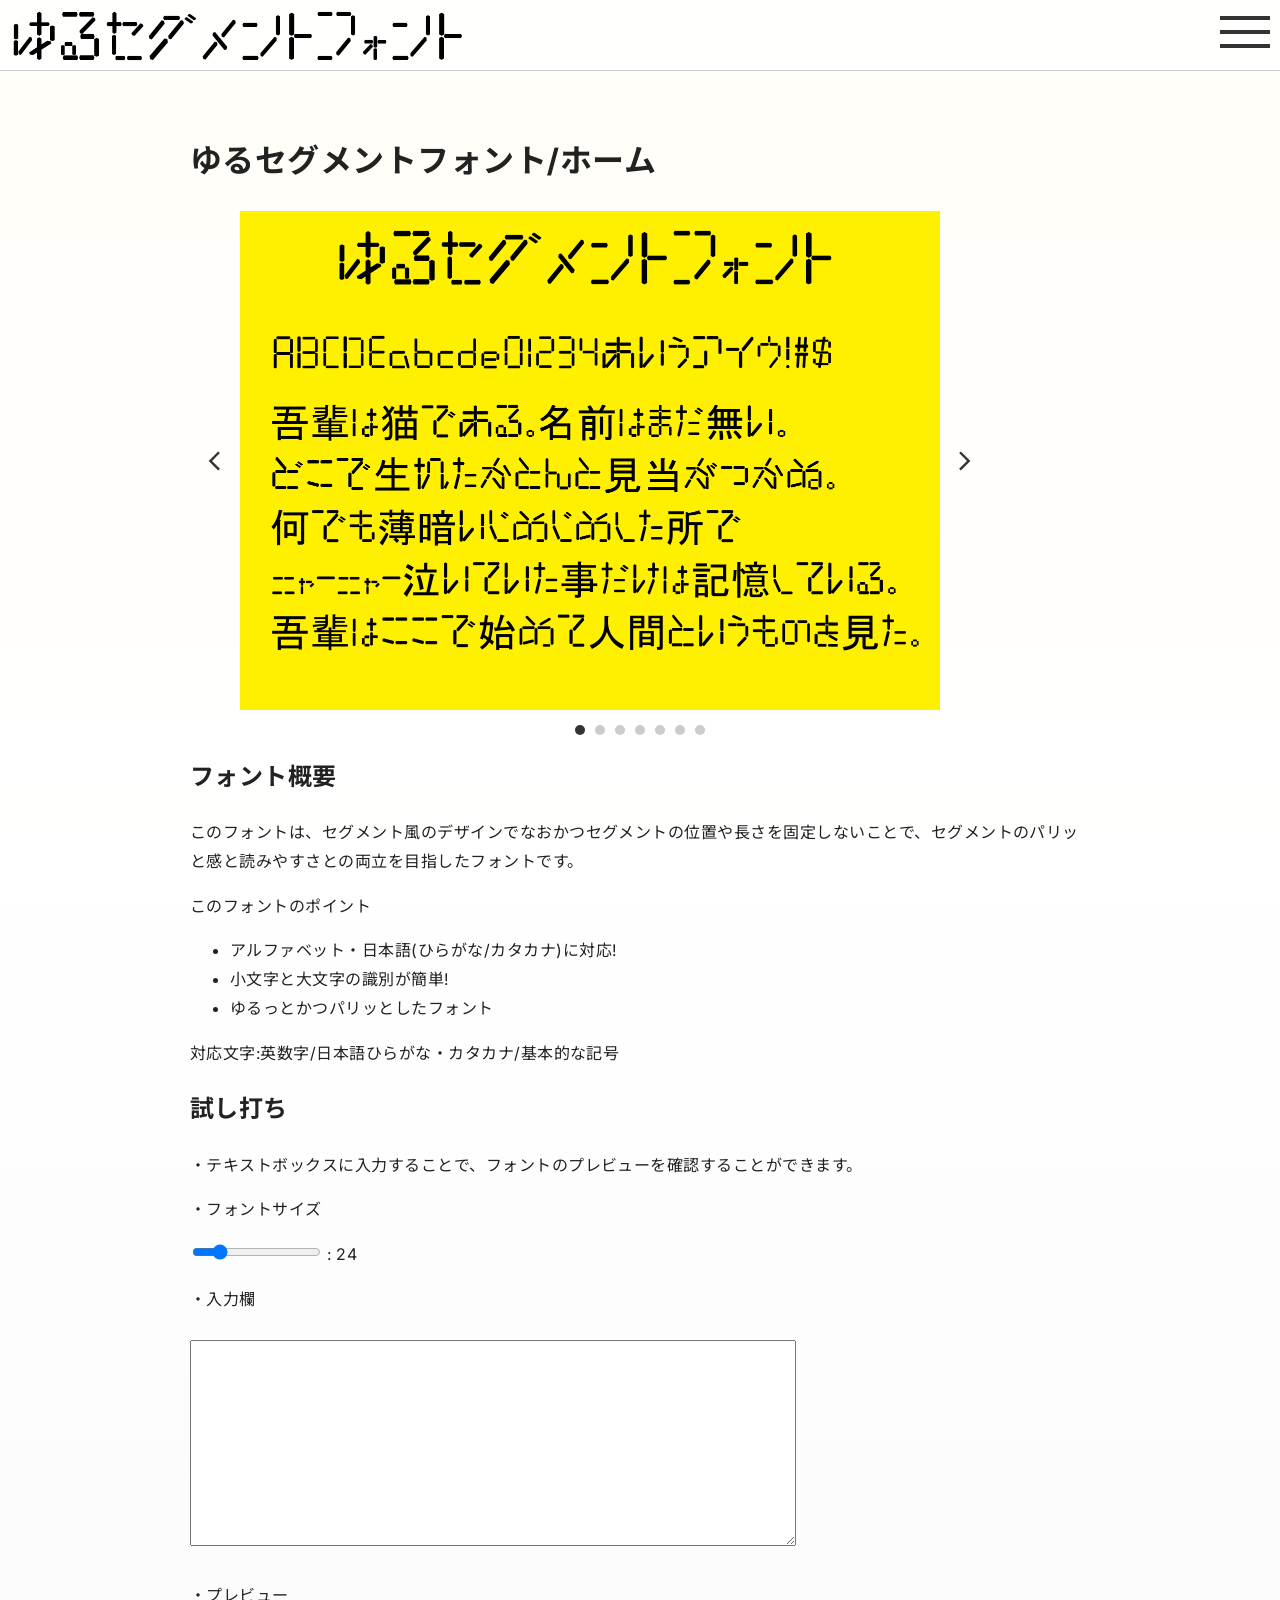
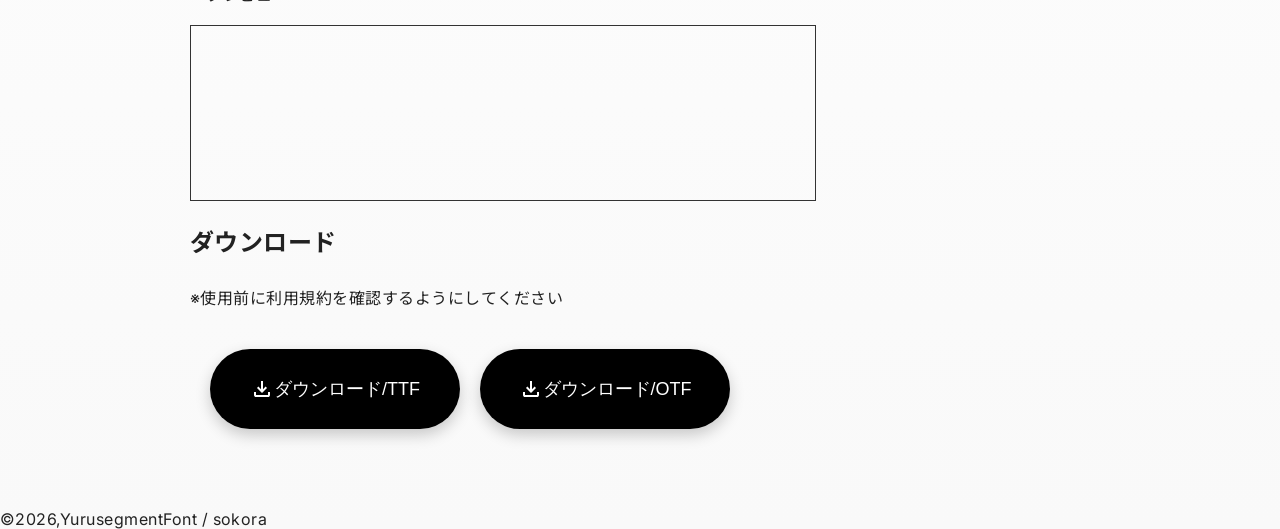
==== index.html @ 13b524b5 "mainpage->index" ====
<!DOCTYPE html>
<html>
    <head>
        <meta charset="UTF-8">
        <title>ゆるセグメントフォント|フリーフォント|商用利用可</title>
        <meta name="description" content="セグメント風フリーフォント「ゆるセグメントフォント」の配布ページです。TTF/OTF両方に対応しています。商用利用可。">
        <meta name="viewport" content="width=device-width, initial-scale=1, minimum-scale=1, user-scalable=yes">
        <link rel="stylesheet" href="Stylesheets.css">
        <link href="https://fonts.googleapis.com/css2?family=Inter:wght@400;500;600&family=Noto+Sans+JP:wght@400;500;600&display=swap" rel="stylesheet">
        <!--OGPタグ-->
        <meta property="og:url" content="[url]">
        <meta property="og:title" content="ゆるセグメントフォント|フリーフォント|商用利用可">
        <meta property="og:type" content="website">
        <meta property="og:description" content="セグメント風フリーフォント「ゆるセグメントフォント」の配布ページです。TTF/OTF両方に対応しています。商用利用可。">
        <meta property="og:image" content="[画像(SNS表示用/絶対リンク)]">
        <meta name="twitter:card" content="summary_large_image">
        <meta name="twitter:site" content="@sokora_no_zasso">
        <meta property="og:site_name" content="ゆるセグメントフォント|フリーフォント|商用利用可">
        <meta property="og:locale" content="ja_JP">
        <!--サイトアイコン-->
        <link rel="icon" href="Yurusegment_Icon.png" sizes="16x16" type="image/png">
        <link rel="icon" href="Yurusegment_Icon.png" sizes="32x32" type="image/png">
        <link rel="icon" href="Yurusegment_Icon.png" sizes="48x48" type="image/png">
        <link rel="icon" href="Yurusegment_Icon.png" sizes="62x62" type="image/png">
        <!--スマホ用アイコン-->
        <link rel="apple-touch-icon" href="Yurusegment_Icon.png" sizes="180x180">
        <link rel="icon" type="image/png" href="Yurusegment_Icon.png" sizes="192x192">
        <!--Windows用タイル設定-->
        <meta name="msapplication-TileImage" content="Yurusegment_Icon">
        <meta name="msapplication-TileColor" content="#FFEEAA">
    </head>
    <body>
        <header>
            <a href="index.html" class="Segment">ゆるセグメントフォント</a>
            <button id="menu">
                <span></span>
                <span></span>
                <span></span>
            </button>
            <nav id="contents">
                <ul>
                    <li><a href="index.html">ホーム</a></li>
                    <li><a href="terms_of_service.html">利用規約</a></li>
                    <li><a href="Usage_example.html">ニュース/更新履歴</a></li>
                    <li><a href="Contact_form.html">問い合わせ先</a></li>
                    <li><a href="okozukai.html">作者におこづかいをあげる…?</a></li>
                </ul>
            </nav>
            <div id="overlay"></div>
        </header>
        <main>
            <h1>ゆるセグメントフォント/ホーム</h1>
            <div id="photos">
                <button id="photo_left" class="photo_btn"><svg class="photo_icon" xmlns="http://www.w3.org/2000/svg" viewBox="0 -960 960 960" fill="#FFFFFF"><path d="M561-240 320-481l241-241 43 43-198 198 198 198-43 43Z"/></svg></button>
                <div id="photo_frame">
                <img src="YuruSegmentFont_Sample_text.png" id="photo_preview" class="anim-box slidein">
                </div>
                <button id="photo_right" class="photo_btn"><svg class="photo_icon" xmlns="http://www.w3.org/2000/svg" viewBox="0 -960 960 960" fill="#FFFFFF"><path d="M530-481 332-679l43-43 241 241-241 241-43-43 198-198Z"/></svg></button>
            </div>
            <div class="photo_dots"></div>
            <h2>フォント概要</h2>
            <p>このフォントは、セグメント風のデザインでなおかつセグメントの位置や長さを固定しないことで、セグメントのパリッと感と読みやすさとの両立を目指したフォントです。</p>
            <p3>このフォントのポイント</p3>
            <ul>
                <li>アルファベット・日本語(ひらがな/カタカナ)に対応!</li>
                <li>小文字と大文字の識別が簡単!</li>
                <li>ゆるっとかつパリッとしたフォント</li>
            </ul>
            <p>対応文字:英数字/日本語ひらがな・カタカナ/基本的な記号</p>
            <h2>試し打ち</h2>
            <p>・テキストボックスに入力することで、フォントのプレビューを確認することができます。</p>
            <p>・フォントサイズ</p>
            <input type="range" id="font-size" name="font-size" min="12" max="80" value="24">
            <label for="font-size" id="font-size_text">: 24</label>
            <p>・入力欄</p>
            <textarea id="test_input" name="test_input"></textarea>
            <p>・プレビュー</p>
            <div id="preview" name="preview"></div>
            <h2>ダウンロード</h2>
            <p>※使用前に利用規約を確認するようにしてください</p>
            <div id="downloads">
            <button id="TTF_Downlord" name="TTF_Downlord" class="download"><svg class="download_icon" xmlns="http://www.w3.org/2000/svg" height="24px" viewBox="0 -960 960 960" width="24px" fill="#FFFFFF"><path d="M480-320 280-520l56-58 104 104v-326h80v326l104-104 56 58-200 200ZM240-160q-33 0-56.5-23.5T160-240v-120h80v120h480v-120h80v120q0 33-23.5 56.5T720-160H240Z"/></svg>ダウンロード/TTF</button>
            <button id="OTF_Download" name="OTF_Download" class="download"><svg class="download_icon" xmlns="http://www.w3.org/2000/svg" height="24px" viewBox="0 -960 960 960" width="24px" fill="#FFFFFF"><path d="M480-320 280-520l56-58 104 104v-326h80v326l104-104 56 58-200 200ZM240-160q-33 0-56.5-23.5T160-240v-120h80v120h480v-120h80v120q0 33-23.5 56.5T720-160H240Z"/></svg>ダウンロード/OTF</button>
            </div>
        </main>
        <footer>
            ©2026,YurusegmentFont / sokora
        </footer>
        <script src="Script.js"></script>
    </body>
</html>
---- Stylesheets.css ----
/*pc用*/
@font-face {
    font-family: "YuruSegmentFont";
    src: url(YurusegmentFont.ttf) format("truetype");
    font-display: swap; 
}

.anim-box.slidein.is-animated-left {
  animation: slideIn-left 1.5s cubic-bezier(0.25, 1, 0.5, 1) forwards;
}

.anim-box.slidein.is-animated-right {
  animation: slideIn-right 1.5s cubic-bezier(0.25, 1, 0.5, 1) forwards;
}
 
@keyframes slideIn-right {
  0% {
    transform: translateX(70%);
    opacity: 0.4;
  }
  100% {
    transform: translateX(0);
  }
  40%,100%{
    opacity: 1;
  }
}

@keyframes slideIn-left {
  0% {
    transform: translateX(-70%);
    opacity: 0.4;
  }
  100% {
    transform: translateX(0);
  }
  40%,100%{
    opacity: 1;
  }
}

html{
    overflow-x: clip;
}

body{
  background: linear-gradient(
    to bottom,
    #fffef8 0%,
    #ffffff 40%,
    #f9f9f9 100%
  );
  margin: 0;
  
  min-height: 100vh;
  font-family: "Inter","Noto Sans JP",system-ui, -apple-system, sans-serif;
  letter-spacing: 0.03em;
  color: #222;
}

header{
    display: flex;
    position: sticky;
    top: 0;
    width: 100%;
    height: 70px;
    backdrop-filter: blur(8px);
    background: rgba(255, 255, 255, 0.8);
    border-bottom: 1.5px solid rgba(0,0,0,0.2);
    z-index: 110;
}

nav{
    margin-left: auto;
    display: flex;
    align-items: center;
    
}
nav ul{
    display: flex;
    list-style: none;
    padding: 10px;
    margin: 0;
}

nav li{
    margin: 0 15px;
}

nav a{
    text-decoration: none;
    color: black;
    font-weight: bold;
    position: relative;
    display: inline-block;
}

nav a::after{
    content: "";
    position: absolute;

    left:50%;
    bottom: -5px;
    width: 100%;
    height: 2px;
    background-color: black;

    transform: translateX(-50%) scaleX(0);
    transform-origin: center;
    transition: transform 0.3s ease;
}

nav a:hover::after{
    transform: translateX(-50%) scaleX(1);
}

#menu{
    display: none;
}

.Segment{
    font-family: "YuruSegmentFont",sans-serif;
}

a.Segment{
    display: inline-block;
    text-decoration: none;
    color: black;
    align-items: center; 
    font-size: clamp(50px,10vw,60px);
    margin:10px 0 20px 10px;
}

main{
  max-width: 900px;
  margin: 0 auto;
  padding: 40px 20px;
  line-height: 1.8;
}

#photos{
    display: flex;
    align-items: center;
}

#photo_frame{
    overflow: hidden;
    display: flex;
    justify-content: center;
    align-items: center;
    max-width: 700px;
    width: 75vw;
    max-height: 500px;
    height: auto;
}

#photo_preview{
    max-width: 700px;
    width: 75vw;
    max-height: 500px;
    height: auto;
}

.photo_btn{
    display: flex;
    align-items: center;
    justify-content: center;
    width: 50px;
    height: 50px;
    color: #333;
    border: none;
    background: transparent;
    border-radius: 50%;
}

.photo_icon{
    fill: currentColor;
    width: clamp(40px,12vw,60px);

}

.photo_btn:hover{
    background: rgba(0,0,0,0.08);
}


#preview{
    width: 90%;
    max-width: 600px;
    min-height: 150px;

    border: 1px solid #333;
    padding: 12px;
    margin: 10px 0;

    font-size: 24px;
    font-family: "YuruSegmentFont";

    white-space: pre-wrap;
    word-break: break-word;

}

textarea {
  width: 95%;
  max-width: 600px;
  height: 200px;
  font-size: 18px;
  margin: 10px 0;
}

#downloads{
    display: flex;
}

.download{
    border:none;
    background-color: black;
    color: white;
    box-shadow: 0 6px 15px rgba(0, 0, 0, 0.2);
    font-size: clamp(15px,3.125vw,18px);
    border-radius: 999px;
    width: 40vw;
    max-width: 250px;
    height: 12.8vh;
    max-height: 80px;
    margin: 20px 0 0 20px;

    display: flex;
    align-items: center;
    justify-content: center; 
    transition: color 0.3s ease,transform .2s ease,box-shadow .2s ease;
}

.download:hover{
    transform: translateY(4px);
    box-shadow: 0 10px 25px rgba(0,0,0,0.3);
}

.download_icon{
    fill: currentColor;
}

.download:hover{
    color: coral;
}

footer{
    margin-top: 40px;
}

#news_list{
    list-style: none;
    padding: 0;
    margin: 0;
}

.news_photos{
    max-width: 700px;
    width: 75vw;
    max-height: 500px;
    height: auto;
}

.date{
    font-weight: bold;
}

.news_child{
    margin: 10px 20px;
    padding: 15px 0px;
    border-bottom: #ccc solid 3px;
}

.news_child a{
    color: black;
    margin: 2px;

    text-decoration: none;

}

.wrap{
    position: relative;
    width: 210px;
    max-width: 210px;
    height: 80px;
    overflow: visible;
    margin: 100px auto 0;
}

#okozukai_button{
  width: 100%;
  height: 100%;
  font-size: 20px;
  align-items: center;
  justify-content: center; 
  background: white;
  border: 1px solid #333;
  border-radius: 999px;
  position: relative;
  z-index: 1; 
  transition: background-color 0.3s ease, color 0.3s ease;
}

.face{
  position: absolute;
  font-family: "YuruSegmentFont";
  top: 50%;
  right: 0;
  transform: translate(0,-50%);
  font-size: clamp(30px,10vw,40px);
  z-index: 0;
  white-space: nowrap;
  transition: transform 3s ease 0.5s;
}

.wrap:hover .face{
  transform: translate(120%,-50%);
}

.wrap:hover #okozukai_button{
  background: #333;
  color: white;
}

.photo_dots{
    display: flex;
    justify-content: center;
    gap: 10px;
    margin-top: 15px;
}

.dot{
    width: 10px;
    height: 10px;
    background: #ccc;
    border-radius: 50%;
    cursor: pointer;
    transition: background 0.2s ease,transform 0.2s ease;
}
.dot.active{
    background: #333;
}
.dot:hover{
    transform: scale(1.2);
}
/*タブレット,スマホ用*/
@media screen and (max-width:1300px){
    main{
        z-index: 100;
    }
    /*ボタン*/
    #menu{
        width: 50px;
        height: 44px;

        position: relative;
        display: block;

        background: none;
        border: none;

        padding: 0;
        margin-left: auto;
        margin-right: 10px;
        margin-top: 10px;

        z-index: 12;
    }

    #menu span {
        width: 100%;
        height: 4px;

        position: absolute;

        background: #333;

        left: 0;
        margin: 6px 0;
    }

    #menu,#menu span{
        display: inline-block;
        transition: all .5s;
        box-sizing: border-box;
    }

    #menu span:nth-of-type(1){
        top: 0;
    }

    #menu span:nth-of-type(2){
        top: 14px;
    }

    #menu span:nth-of-type(3){
        bottom: 0;
    }

    #menu.active span:nth-of-type(1){
        -webkit-transform: 
        translateY(14px) rotate(-45deg);
        transform:translateY(14px)
        rotate(-45deg);
    }

    #menu.active span:nth-of-type(2){
        opacity: 0;
    }

    #menu.active span:nth-of-type(3){
        -webkit-transform: 
        translateY(-14px) rotate(45deg);
        transform:translateY(-14px)
        rotate(45deg);
    }
    /*メニュー*/
    nav{
       position: fixed;
       top: 0;
       right: 0;

       max-width: 312px;
       width: 55vw;
       height: 100vh;

       align-items: flex-start;
       padding-top: 30px;

       background: white;

       transform: translateX(100%);
       transition: transform .4s ease;

       z-index: 11;
    }

    nav.active{
        transform: translateX(0);
    }
    
    nav ul{
        display: flex;
        flex-direction: column;
        padding: 40px 20px;
    }

    nav li{
        margin: 15px 0;
    }
    
    #overlay{
        position: fixed;
        top: 0;
        left: 0;

        width: 100vw;
        height: 100vh;

        background: rgba(0,0,0,0.5);

        opacity: 0;
        visibility: hidden;

        transition: opacity .4s ease,
                    visibility 0s linear .4s;

        z-index: 10;
    }

    #overlay.active{
        opacity: 1;
        visibility: visible;
        transition: opacity .4s ease;
    }

    body.no-scroll{
        overflow: hidden;
        height: 100vh;
    }

    /*顔の非表示*/
    .face{
        display: none;
    }

}
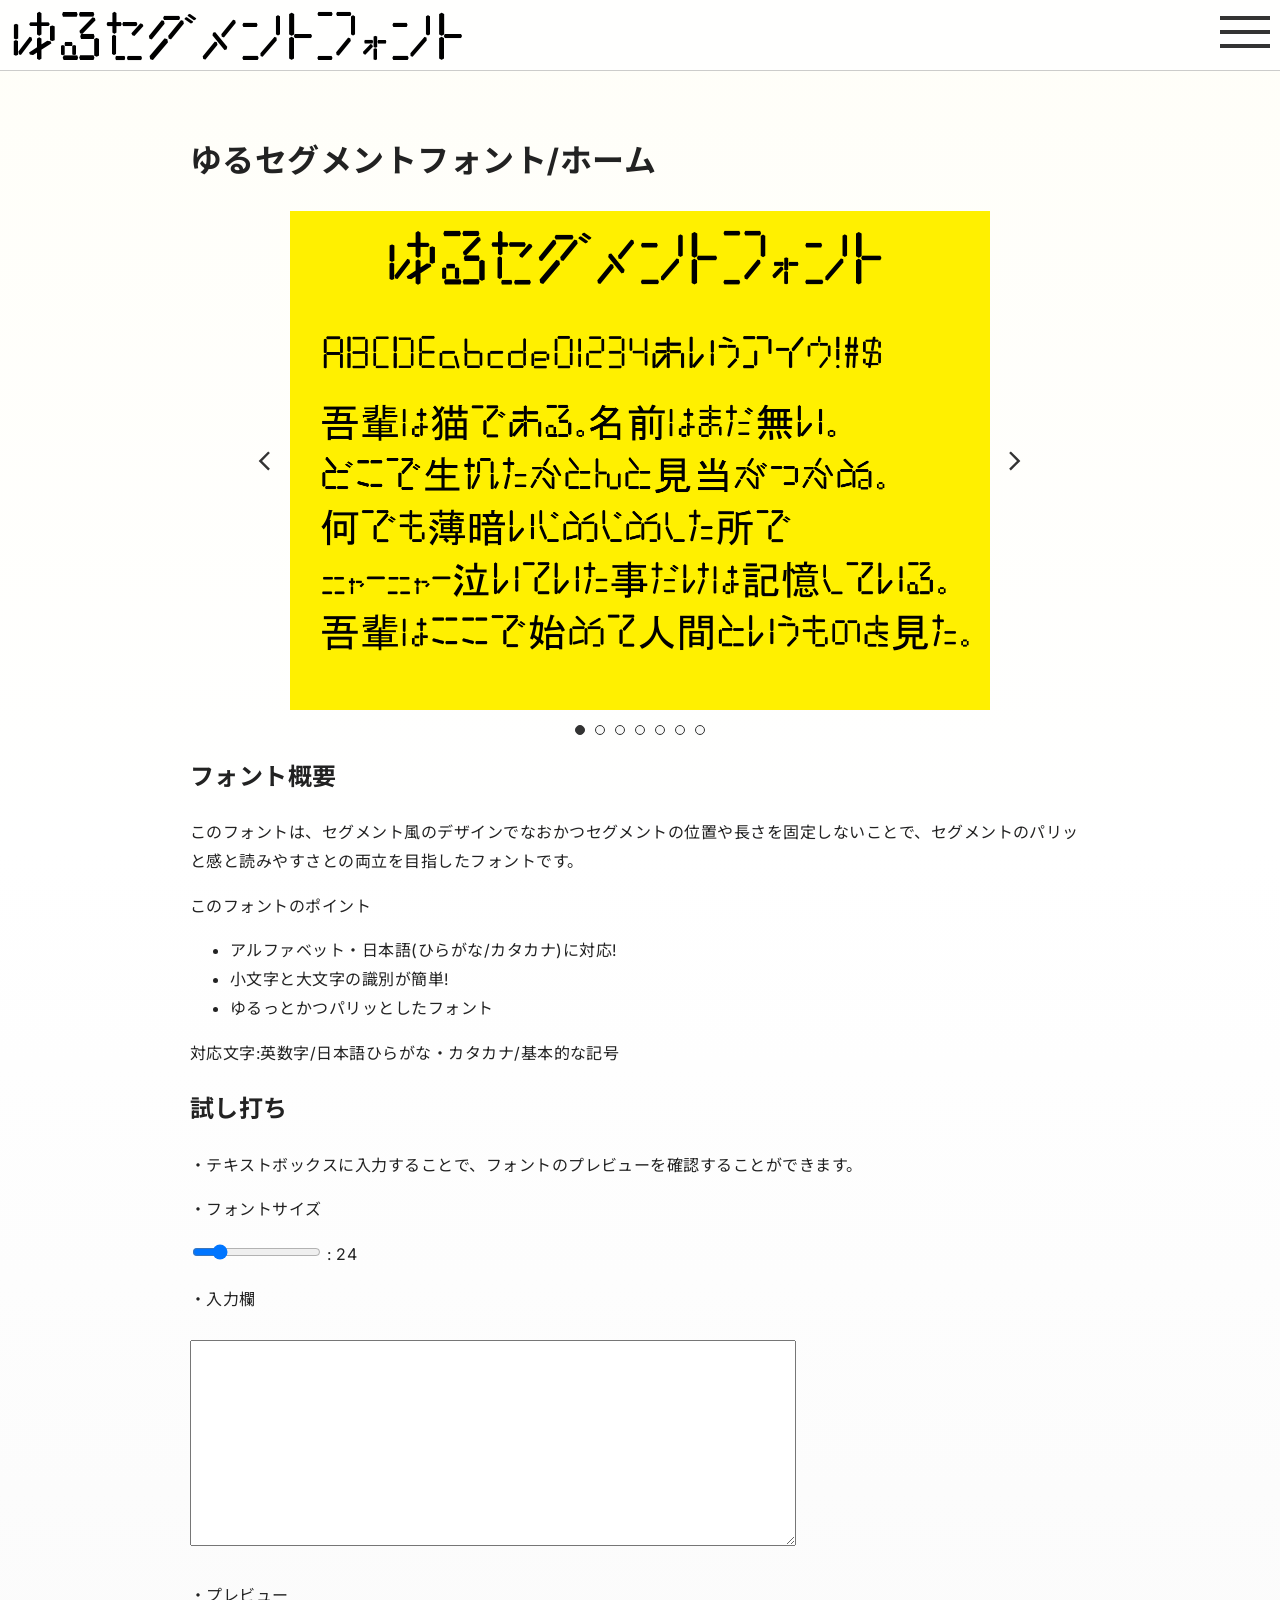
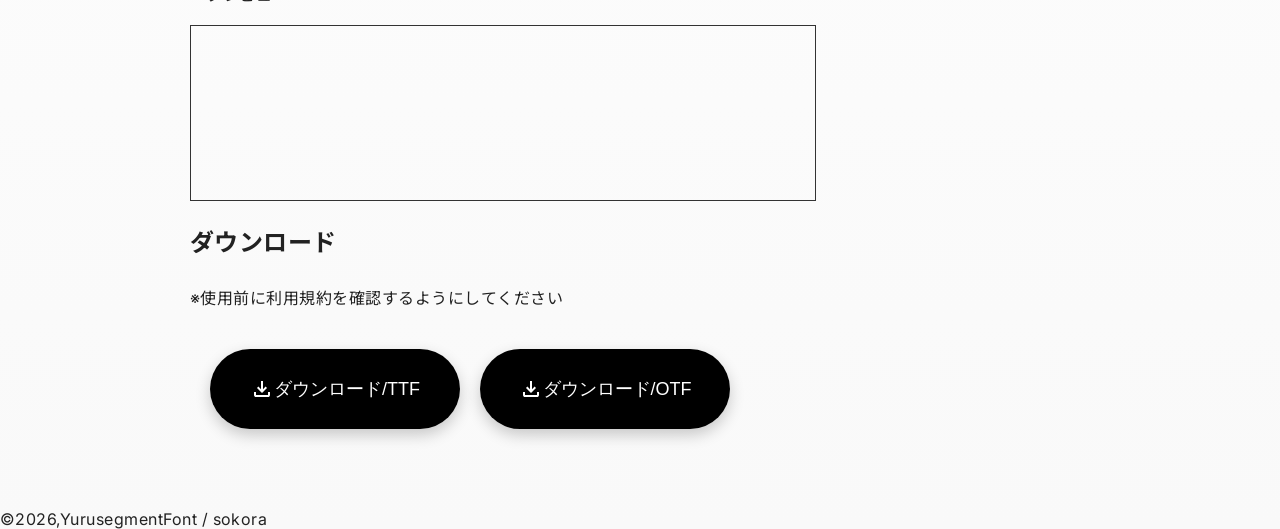
==== commit 337f9332: "ドットの調整" ====
--- a/index.html
+++ b/index.html
@@ -50,14 +50,16 @@
         </header>
         <main>
             <h1>ゆるセグメントフォント/ホーム</h1>
-            <div id="photos">
-                <button id="photo_left" class="photo_btn"><svg class="photo_icon" xmlns="http://www.w3.org/2000/svg" viewBox="0 -960 960 960" fill="#FFFFFF"><path d="M561-240 320-481l241-241 43 43-198 198 198 198-43 43Z"/></svg></button>
-                <div id="photo_frame">
-                <img src="YuruSegmentFont_Sample_text.png" id="photo_preview" class="anim-box slidein">
+            <div id="photo_area">
+                <div id="photos">
+                    <button id="photo_left" class="photo_btn"><svg class="photo_icon" xmlns="http://www.w3.org/2000/svg" viewBox="0 -960 960 960" fill="#FFFFFF"><path d="M561-240 320-481l241-241 43 43-198 198 198 198-43 43Z"/></svg></button>
+                    <div id="photo_frame">
+                    <img src="YuruSegmentFont_Sample_text.png" id="photo_preview" class="anim-box slidein">
+                    </div>
+                    <button id="photo_right" class="photo_btn"><svg class="photo_icon" xmlns="http://www.w3.org/2000/svg" viewBox="0 -960 960 960" fill="#FFFFFF"><path d="M530-481 332-679l43-43 241 241-241 241-43-43 198-198Z"/></svg></button>
                 </div>
-                <button id="photo_right" class="photo_btn"><svg class="photo_icon" xmlns="http://www.w3.org/2000/svg" viewBox="0 -960 960 960" fill="#FFFFFF"><path d="M530-481 332-679l43-43 241 241-241 241-43-43 198-198Z"/></svg></button>
+            <div class="photo_dots"></div>
             </div>
-            <div class="photo_dots"></div>
             <h2>フォント概要</h2>
             <p>このフォントは、セグメント風のデザインでなおかつセグメントの位置や長さを固定しないことで、セグメントのパリッと感と読みやすさとの両立を目指したフォントです。</p>
             <p3>このフォントのポイント</p3>
--- a/Stylesheets.css
+++ b/Stylesheets.css
@@ -138,6 +138,12 @@
   line-height: 1.8;
 }
 
+#photo_area{
+    display: flex;
+    flex-direction: column;
+    align-items: center; 
+}
+
 #photos{
     display: flex;
     align-items: center;
@@ -183,6 +189,28 @@
     background: rgba(0,0,0,0.08);
 }
 
+.photo_dots{
+    display: flex;
+    justify-content: center;
+    gap: 10px;
+    margin-top: 15px;
+}
+
+.dot{
+    width: 8px;
+    height: 8px;
+    background: #f9f9f9;
+    border: 0.8px solid #333;
+    border-radius: 50%;
+    cursor: pointer;
+    transition: background 0.2s ease,transform 0.2s ease;
+}
+.dot.active{
+    background: #333;
+}
+.dot:hover{
+    transform: scale(1.2);
+}
 
 #preview{
     width: 90%;
@@ -198,7 +226,7 @@
 
     white-space: pre-wrap;
     word-break: break-word;
-
+    
 }
 
 textarea {
@@ -324,27 +352,6 @@
   color: white;
 }
 
-.photo_dots{
-    display: flex;
-    justify-content: center;
-    gap: 10px;
-    margin-top: 15px;
-}
-
-.dot{
-    width: 10px;
-    height: 10px;
-    background: #ccc;
-    border-radius: 50%;
-    cursor: pointer;
-    transition: background 0.2s ease,transform 0.2s ease;
-}
-.dot.active{
-    background: #333;
-}
-.dot:hover{
-    transform: scale(1.2);
-}
 /*タブレット,スマホ用*/
 @media screen and (max-width:1300px){
     main{
